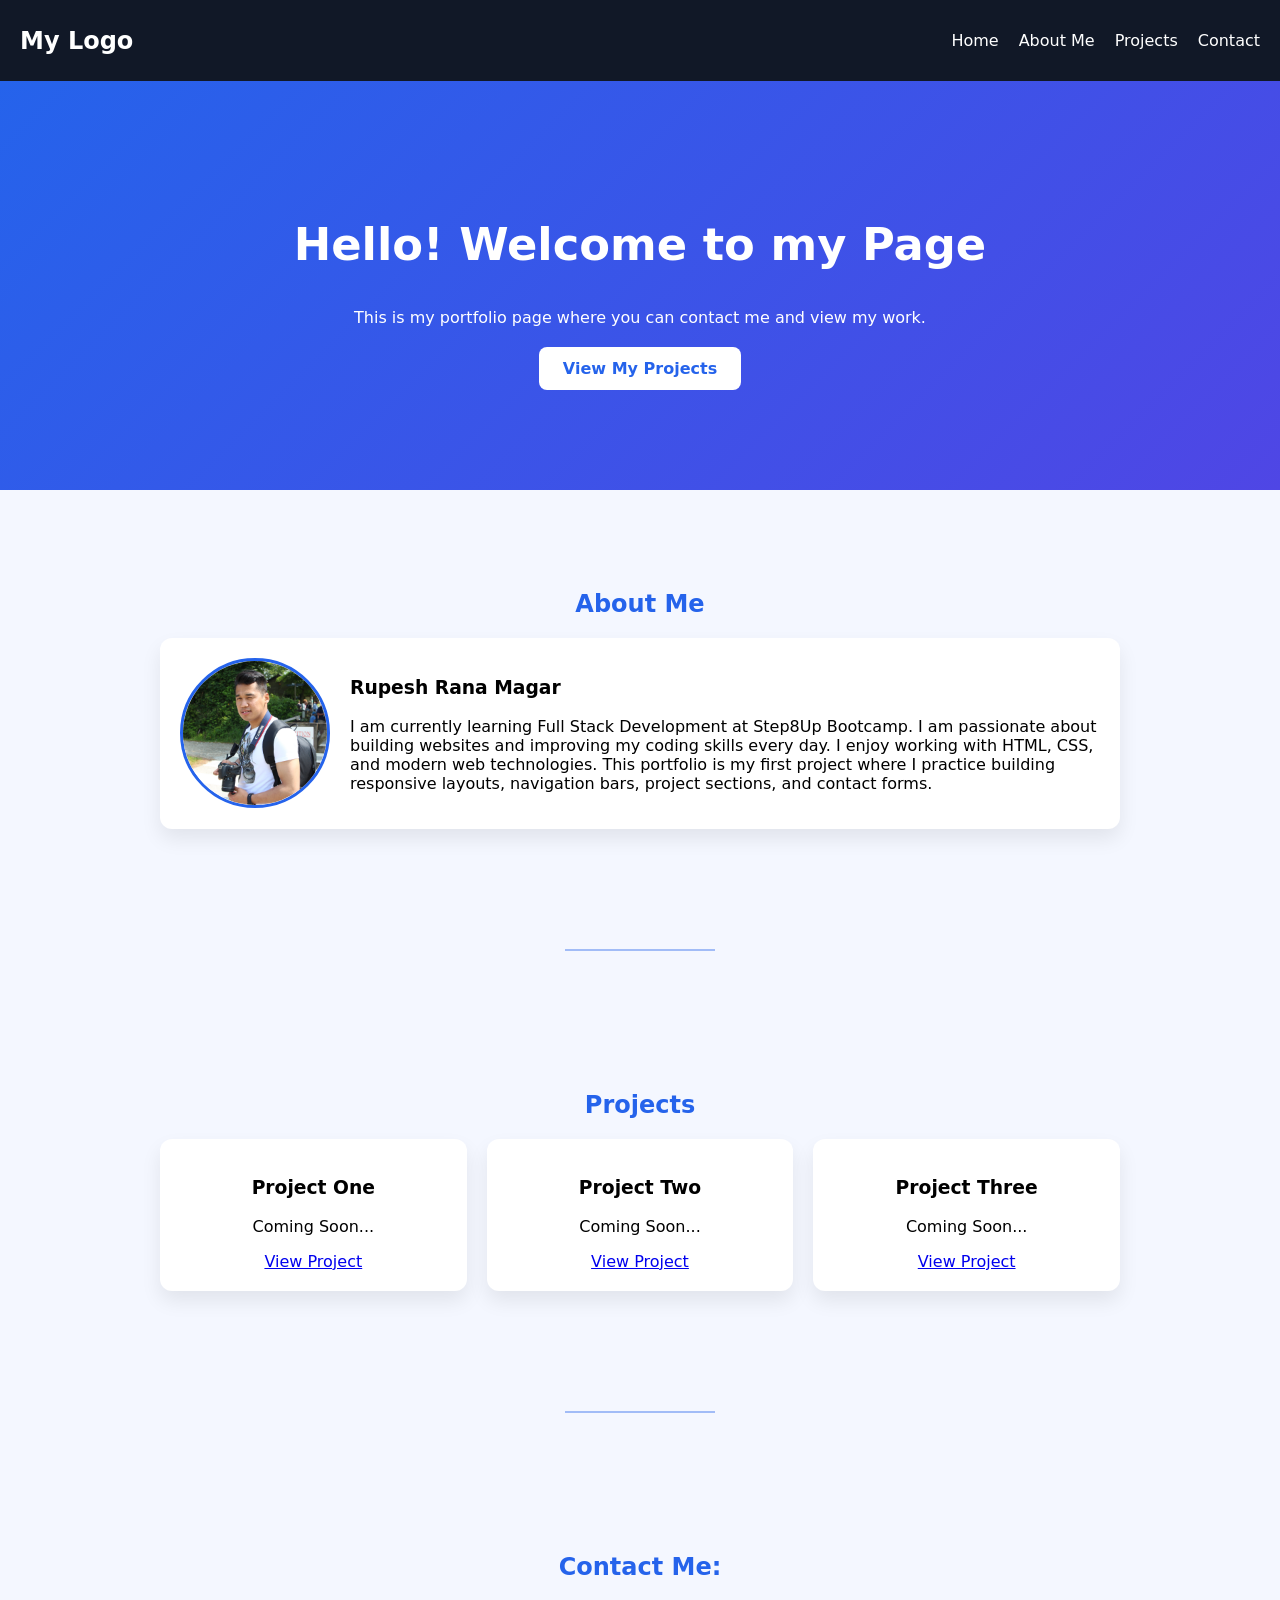
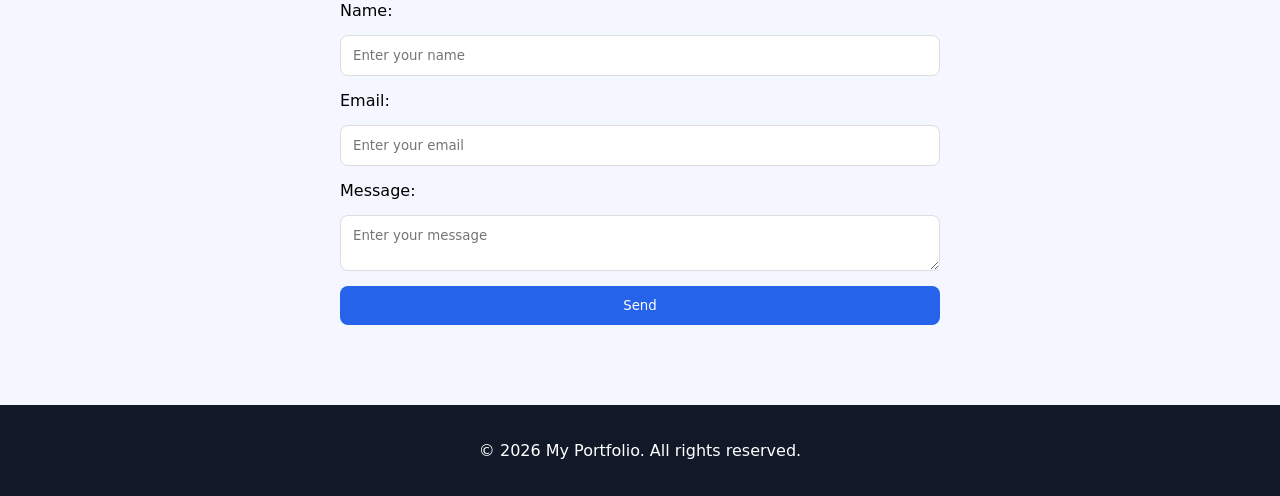
==== index.html @ 9af2a4e0 "index.html and assets folder move to root" ====
<!doctype html>
<html lang="en">
  <head>
    <!-- Character encoding -->
    <meta charset="UTF-8" />

    <!-- Responsive design -->
    <meta name="viewport" content="width=device-width, initial-scale=1.0" />

    <!-- CSS file -->
    <link rel="stylesheet" href="./assets/style.css" />

    <title>My Portfolio</title>
  </head>

  <body>

    <!-- Header Section -->
    <header class="header-container">

      <div class="logo">My Logo</div>

      <!-- Navigation -->
      <nav class="navbar" aria-label="Main Navigation">
        <ul>
          <li><a href="#">Home</a></li>
          <li><a href="#about">About Me</a></li>
          <li><a href="#projects">Projects</a></li>
          <li><a href="#contact">Contact</a></li>
        </ul>
      </nav>

    </header>

    <main>

      <!-- Hero Section -->
      <section class="hero">
        <h1>Hello! Welcome to my Page</h1>

        <p>
          This is my portfolio page where you can contact me and view my work.
        </p>

        <a href="#projects" class="btn">View My Projects</a>
      </section>

      <!-- About Me Section -->
      <section class="about-section section" id="about">

        <h2>About Me</h2>

        <!-- Profile Card -->
        <div class="about-card">

          <img src="./assets/images/profile.JPG" alt="Rupesh profile picture" />

          <div class="about-content">
            <h3>Rupesh Rana Magar</h3>

            <p>
              I am currently learning Full Stack Development at Step8Up Bootcamp.
              I am passionate about building websites and improving my coding skills
              every day. I enjoy working with HTML, CSS, and modern web technologies.
              This portfolio is my first project where I practice building responsive
              layouts, navigation bars, project sections, and contact forms.
            </p>
          </div>

        </div>

      </section>

      <hr />

      <!-- Projects Section -->
      <section class="projects-section section" id="projects">

        <h2>Projects</h2>

        <div class="project-grid">

          <article class="project-card">
            <h3>Project One</h3>
            <p>Coming Soon...</p>
            <a href="#">View Project</a>
          </article>

          <article class="project-card">
            <h3>Project Two</h3>
            <p>Coming Soon...</p>
            <a href="#">View Project</a>
          </article>

          <article class="project-card">
            <h3>Project Three</h3>
            <p>Coming Soon...</p>
            <a href="#">View Project</a>
          </article>

        </div>

      </section>

      <hr />

      <!-- Contact Section -->
      <section class="contact-section section" id="contact">

        <h2>Contact Me:</h2>

        <form>

          <label for="name">Name:</label>
          <input type="text" id="name" placeholder="Enter your name" required />

          <label for="email">Email:</label>
          <input type="email" id="email" placeholder="Enter your email" required />

          <label for="message">Message:</label>
          <textarea id="message" placeholder="Enter your message" required></textarea>

          <button type="submit">Send</button>

        </form>

      </section>

    </main>

    <!-- Footer -->
    <footer>
      <p>&copy; 2026 My Portfolio. All rights reserved.</p>
    </footer>

  </body>
</html>
---- assets/style.css ----
/* Global styles */
* {
  box-sizing: border-box;
  font-family: system-ui, sans-serif;
}

html {
  scroll-behavior: smooth;
}

body {
  margin: 0;
  background-color: #f4f7ff;
}

/* Header */
.header-container {
  display: flex;
  justify-content: space-between;
  align-items: center;
  background-color: #111827;
  padding: 15px 20px;
  position: sticky;
  top: 0;
  width: 100%;
  z-index: 1000;
}

.logo {
  color: white;
  font-size: 1.5rem;
  font-weight: bold;
}

/* Navbar */
.navbar ul {
  display: flex;
  gap: 20px;
  list-style: none;
}

.navbar a {
  color: white;
  text-decoration: none;
}

.navbar a:hover {
  color: #60a5fa;
}

/* Hero */
.hero {
  text-align: center;
  padding: 100px 20px;
  background: linear-gradient(135deg, #2563eb, #4f46e5);
  color: white;
}

.hero h1 {
  font-size: 2.8rem;
}

.hero p {
  max-width: 700px;
  margin: 20px auto;
}

/* Button */
.btn {
  display: inline-block;
  padding: 12px 24px;
  background: white;
  color: #2563eb;
  border-radius: 8px;
  text-decoration: none;
  font-weight: bold;
}

.btn:hover {
  background: #dbeafe;
}

/* Sections */
.section {
  padding: 80px 20px;
  max-width: 1000px;
  margin: auto;
}

.section h2 {
  text-align: center;
  color: #2563eb;
}


/* Horizontal line styling */
hr {
  max-width: 150px;
  margin: 40px auto;
  border: 1px solid #2563eb;
  opacity: 0.4;
}

/* About Card */
.about-card {
  display: flex;
  gap: 20px;
  align-items: center;
  background: white;
  padding: 20px;
  border-radius: 12px;
  margin-top: 20px;
  box-shadow: 0 10px 20px rgba(0,0,0,0.08);
}

.about-card img {
  width: 150px;
  height: 150px;
  object-fit: cover;
  border-radius: 50%;
  border: 3px solid #2563eb;
}

/* Project Grid */
.project-grid {
  display: grid;
  grid-template-columns: repeat(auto-fit, minmax(250px, 1fr));
  gap: 20px;
}

.project-card {
  background: white;
  padding: 20px;
  border-radius: 12px;
  text-align: center;
  box-shadow: 0 10px 20px rgba(0,0,0,0.08);
}

.project-card:hover {
  transform: translateY(-5px);
}

/* Contact Form */
form {
  display: flex;
  flex-direction: column;
  gap: 15px;
  max-width: 600px;
  margin: auto;
}

input, textarea {
  padding: 12px;
  border: 1px solid #ddd;
  border-radius: 8px;
}

button {
  padding: 12px;
  background: #2563eb;
  color: white;
  border: none;
  border-radius: 8px;
  cursor: pointer;
}

button:hover {
  background: #1d4ed8;
}

/* Footer */
footer {
  text-align: center;
  background: #111827;
  color: white;
  padding: 20px;
}

/* Responsive */
@media (max-width: 768px) {
  .header-container {
    flex-direction: column;
    gap: 10px;
  }

  .hero h1 {
    font-size: 2rem;
  }

  .about-card {
    flex-direction: column;
    text-align: center;
  }
}
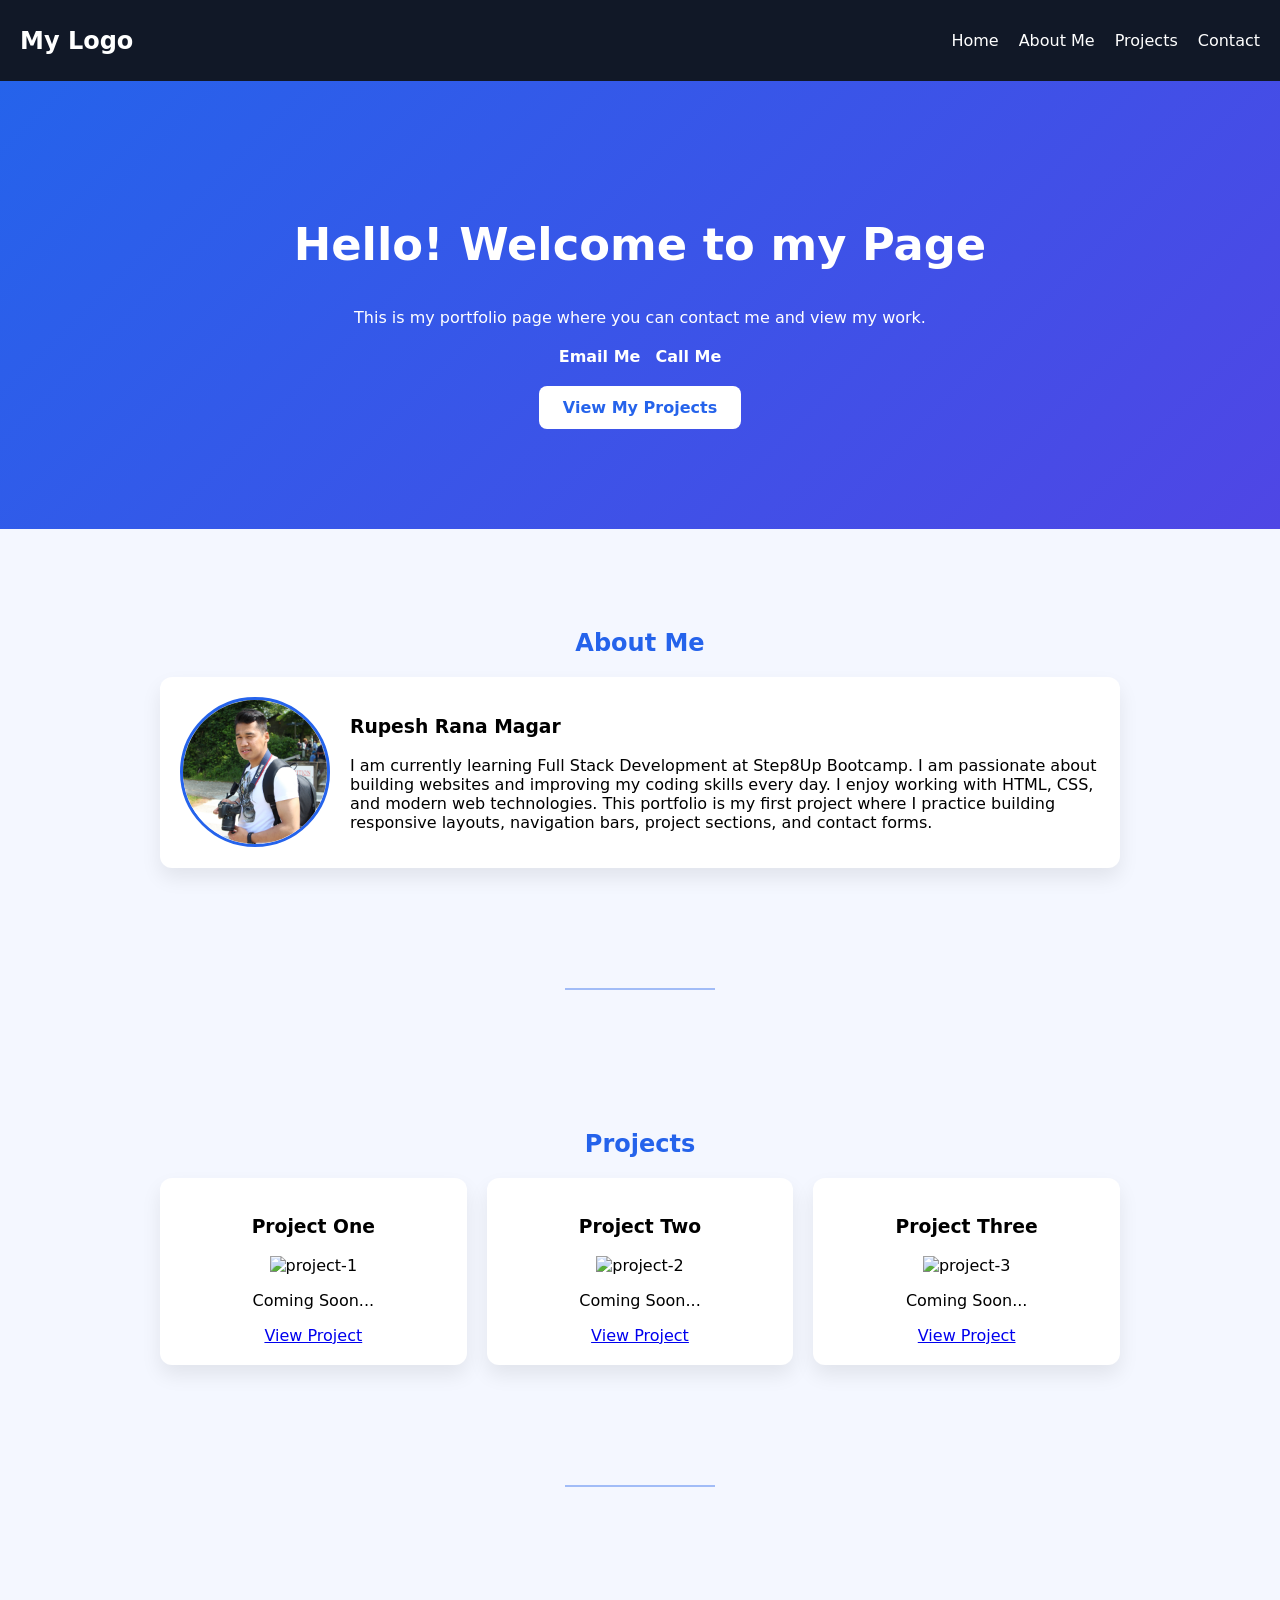
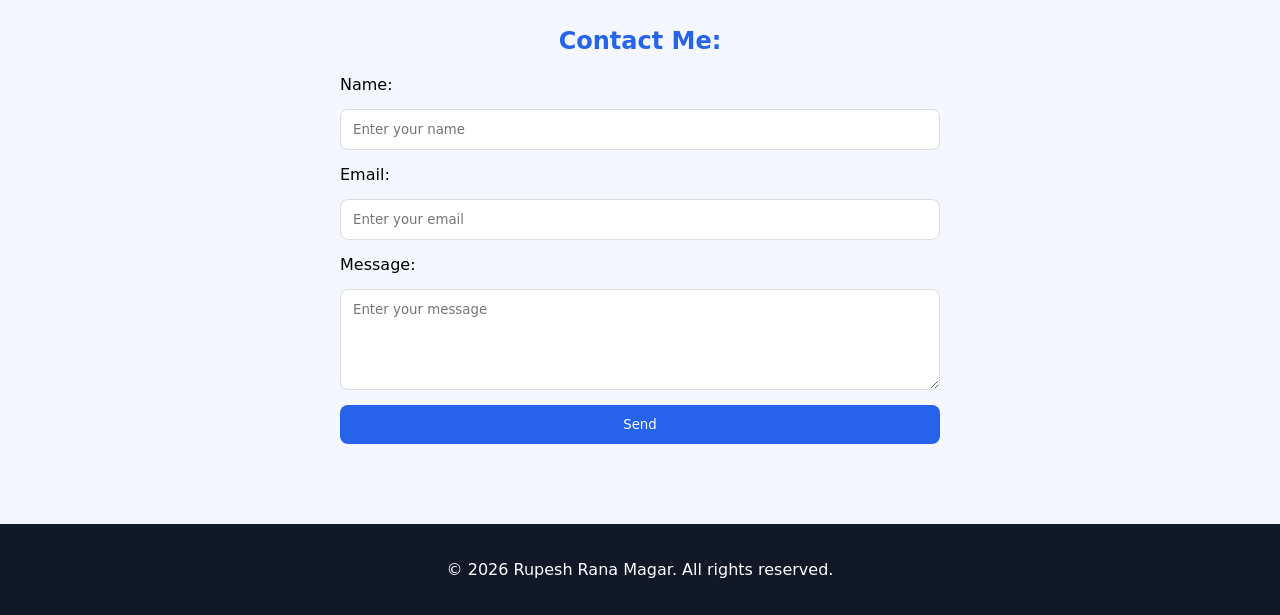
==== commit d30cfd9b: "updated the home link,added email ane tel attributes, and add rows attribute in textarea" ====
--- a/index.html
+++ b/index.html
@@ -14,32 +14,32 @@
   </head>
 
   <body>
-
     <!-- Header Section -->
     <header class="header-container">
-
       <div class="logo">My Logo</div>
 
       <!-- Navigation -->
       <nav class="navbar" aria-label="Main Navigation">
         <ul>
-          <li><a href="#">Home</a></li>
+          <li><a href="#home">Home</a></li>
           <li><a href="#about">About Me</a></li>
           <li><a href="#projects">Projects</a></li>
           <li><a href="#contact">Contact</a></li>
         </ul>
       </nav>
-
     </header>
 
     <main>
-
       <!-- Hero Section -->
-      <section class="hero">
+      <section class="hero" id="home">
         <h1>Hello! Welcome to my Page</h1>
 
         <p>
           This is my portfolio page where you can contact me and view my work.
+        </p>
+        <p class="contact-links">
+          <a href="mailto:test@gmail.com">Email Me</a>
+          <a href="tel:+4400123456">Call Me</a>
         </p>
 
         <a href="#projects" class="btn">View My Projects</a>
@@ -47,91 +47,91 @@
 
       <!-- About Me Section -->
       <section class="about-section section" id="about">
-
         <h2>About Me</h2>
 
         <!-- Profile Card -->
         <div class="about-card">
-
           <img src="./assets/images/profile.JPG" alt="Rupesh profile picture" />
 
           <div class="about-content">
             <h3>Rupesh Rana Magar</h3>
 
             <p>
-              I am currently learning Full Stack Development at Step8Up Bootcamp.
-              I am passionate about building websites and improving my coding skills
-              every day. I enjoy working with HTML, CSS, and modern web technologies.
-              This portfolio is my first project where I practice building responsive
-              layouts, navigation bars, project sections, and contact forms.
+              I am currently learning Full Stack Development at Step8Up
+              Bootcamp. I am passionate about building websites and improving my
+              coding skills every day. I enjoy working with HTML, CSS, and
+              modern web technologies. This portfolio is my first project where
+              I practice building responsive layouts, navigation bars, project
+              sections, and contact forms.
             </p>
           </div>
-
         </div>
-
       </section>
 
       <hr />
 
       <!-- Projects Section -->
       <section class="projects-section section" id="projects">
-
         <h2>Projects</h2>
 
         <div class="project-grid">
-
           <article class="project-card">
             <h3>Project One</h3>
+            <img src="https://placehold.co/200x200" alt="project-1">
             <p>Coming Soon...</p>
             <a href="#">View Project</a>
           </article>
-
+          
           <article class="project-card">
             <h3>Project Two</h3>
+            <img src="https://placehold.co/200x200" alt="project-2">
             <p>Coming Soon...</p>
             <a href="#">View Project</a>
           </article>
-
+          
           <article class="project-card">
             <h3>Project Three</h3>
+            <img src="https://placehold.co/200x200" alt="project-3">
             <p>Coming Soon...</p>
             <a href="#">View Project</a>
           </article>
-
         </div>
-
       </section>
 
       <hr />
 
       <!-- Contact Section -->
       <section class="contact-section section" id="contact">
-
         <h2>Contact Me:</h2>
 
         <form>
-
           <label for="name">Name:</label>
           <input type="text" id="name" placeholder="Enter your name" required />
 
           <label for="email">Email:</label>
-          <input type="email" id="email" placeholder="Enter your email" required />
+          <input
+            type="email"
+            id="email"
+            placeholder="Enter your email"
+            required
+          />
 
           <label for="message">Message:</label>
-          <textarea id="message" placeholder="Enter your message" required></textarea>
+          <textarea
+            id="message"
+            rows="5"
+            placeholder="Enter your message"
+            required
+          ></textarea>
 
           <button type="submit">Send</button>
-
         </form>
-
       </section>
-
     </main>
 
     <!-- Footer -->
     <footer>
-      <p>&copy; 2026 My Portfolio. All rights reserved.</p>
+      <p>&copy; 2026 Rupesh Rana Magar. All rights reserved.</p>
     </footer>
-
   </body>
-</html>+</html>
--- a/assets/style.css
+++ b/assets/style.css
@@ -42,6 +42,7 @@
 .navbar a {
   color: white;
   text-decoration: none;
+  transition: color 0.3s ease;
 }
 
 .navbar a:hover {
@@ -63,6 +64,24 @@
 .hero p {
   max-width: 700px;
   margin: 20px auto;
+}
+
+.contact-links {
+  display: flex;
+  justify-content: center;
+  gap: 15px;
+  margin: 20px 0;
+}
+
+.contact-links a {
+  color: white;
+  text-decoration: none;
+  font-weight: bold;
+}
+
+.contact-links a:hover {
+  text-decoration: underline;
+  color: #111827;
 }
 
 /* Button */
@@ -74,10 +93,13 @@
   border-radius: 8px;
   text-decoration: none;
   font-weight: bold;
+  transition: all 0.3s ease;
 }
 
 .btn:hover {
-  background: #dbeafe;
+  background: #111827;
+  color: white;
+  box-shadow: 0 10px 20px rgba(159, 8, 8, 0.08);
 }
 
 /* Sections */
@@ -91,7 +113,6 @@
   text-align: center;
   color: #2563eb;
 }
-
 
 /* Horizontal line styling */
 hr {
@@ -110,7 +131,7 @@
   padding: 20px;
   border-radius: 12px;
   margin-top: 20px;
-  box-shadow: 0 10px 20px rgba(0,0,0,0.08);
+  box-shadow: 0 10px 20px rgba(0, 0, 0, 0.08);
 }
 
 .about-card img {
@@ -133,11 +154,13 @@
   padding: 20px;
   border-radius: 12px;
   text-align: center;
-  box-shadow: 0 10px 20px rgba(0,0,0,0.08);
+  box-shadow: 0 10px 20px rgba(0, 0, 0, 0.08);
+   transition: transform 0.4s ease, box-shadow 0.4s ease;
 }
 
 .project-card:hover {
-  transform: translateY(-5px);
+  transform: translateY(-6px);
+  box-shadow: 0 14px 28px rgba(0, 0, 0, 0.15);
 }
 
 /* Contact Form */
@@ -149,13 +172,15 @@
   margin: auto;
 }
 
-input, textarea {
+input,
+textarea {
   padding: 12px;
   border: 1px solid #ddd;
   border-radius: 8px;
 }
 
-button {
+
+form button {
   padding: 12px;
   background: #2563eb;
   color: white;
@@ -164,7 +189,7 @@
   cursor: pointer;
 }
 
-button:hover {
+form button:hover {
   background: #1d4ed8;
 }
 
@@ -183,6 +208,10 @@
     gap: 10px;
   }
 
+  .navbar ul {
+  padding: 0;
+}
+
   .hero h1 {
     font-size: 2rem;
   }
@@ -191,4 +220,4 @@
     flex-direction: column;
     text-align: center;
   }
-}+}
